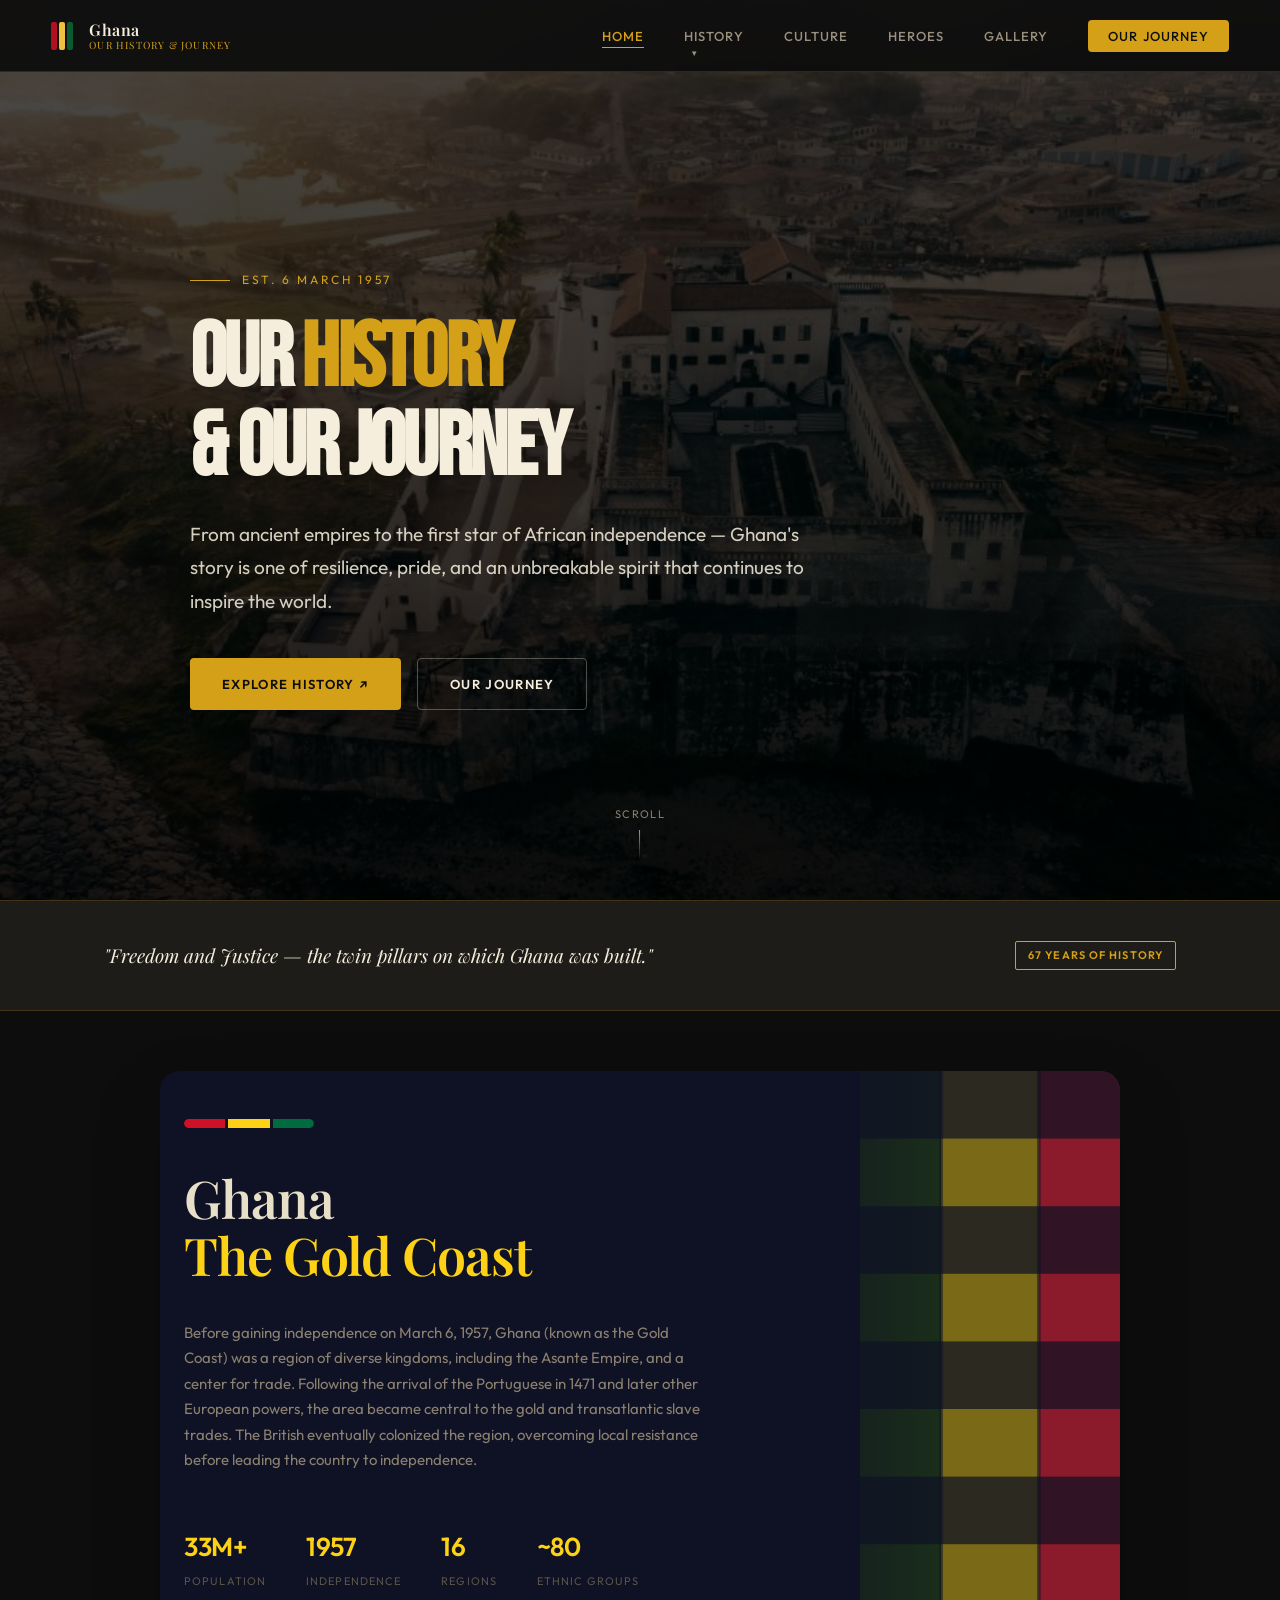
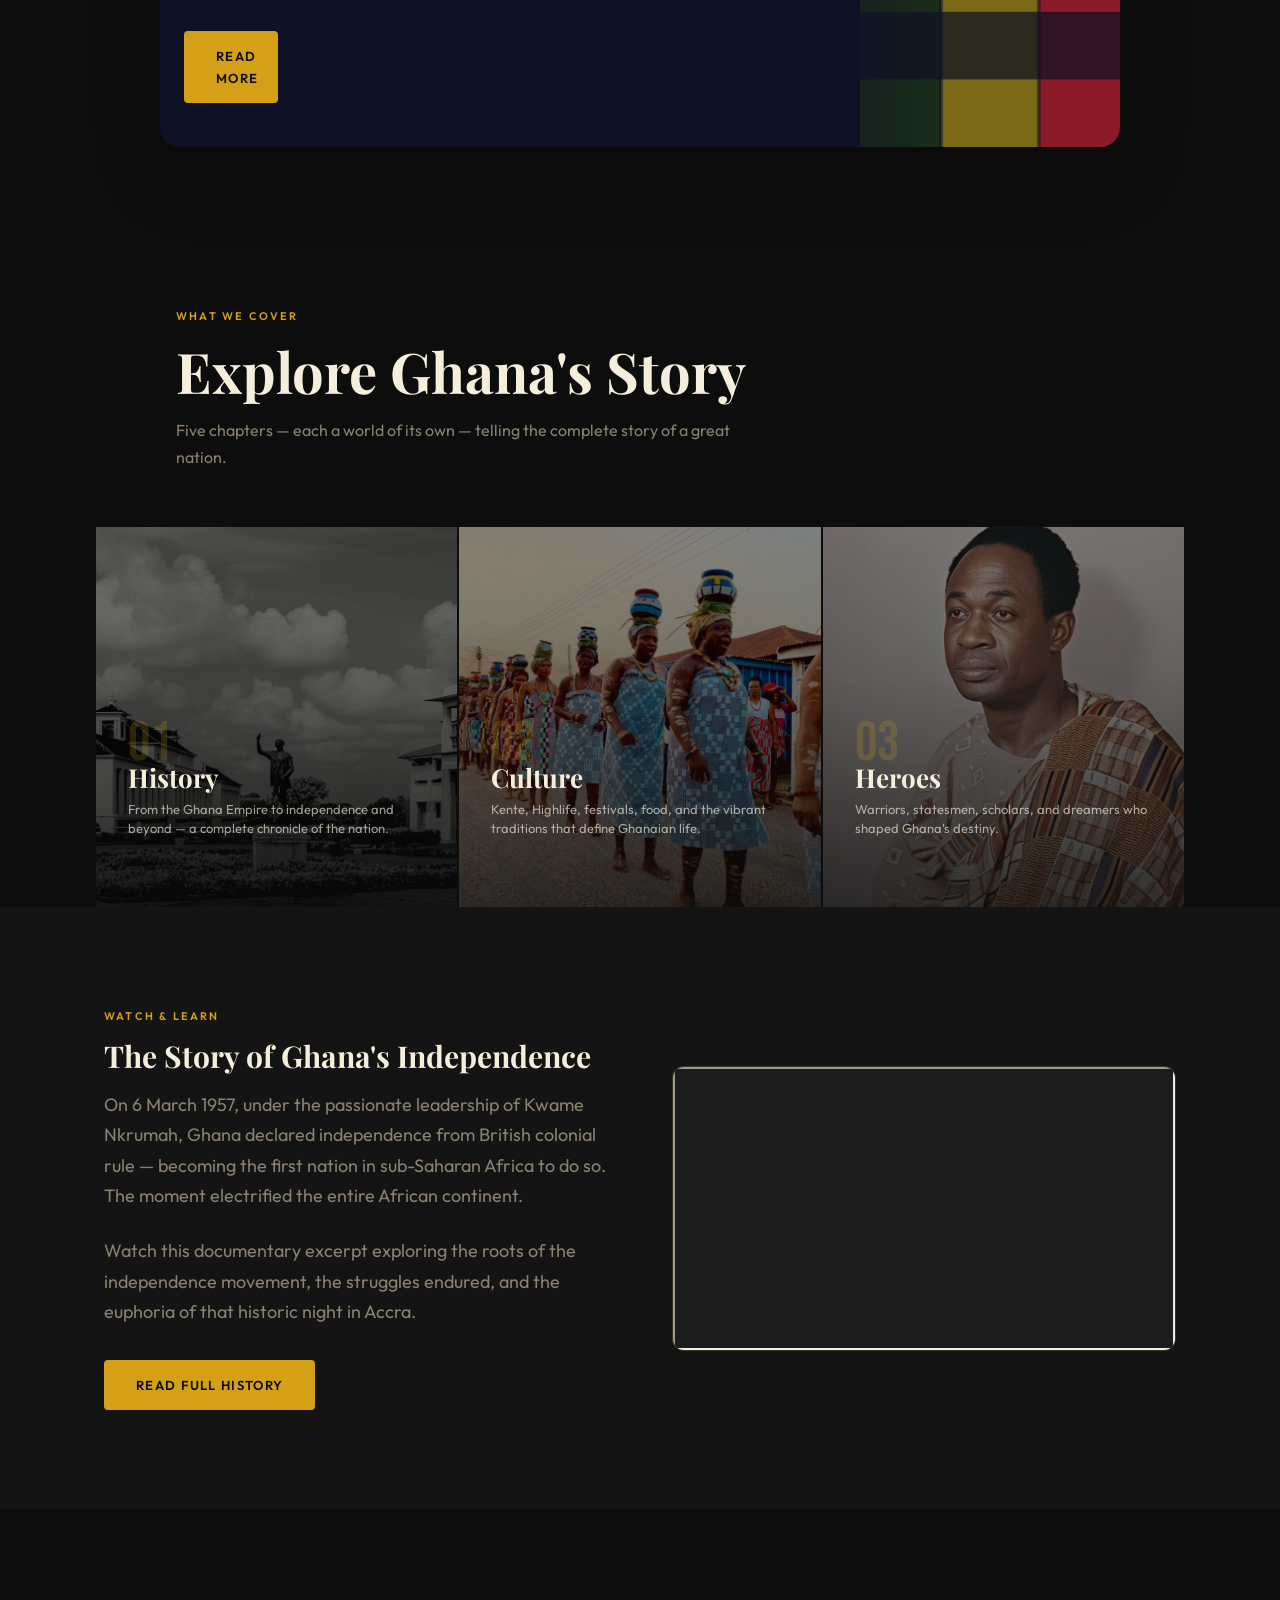
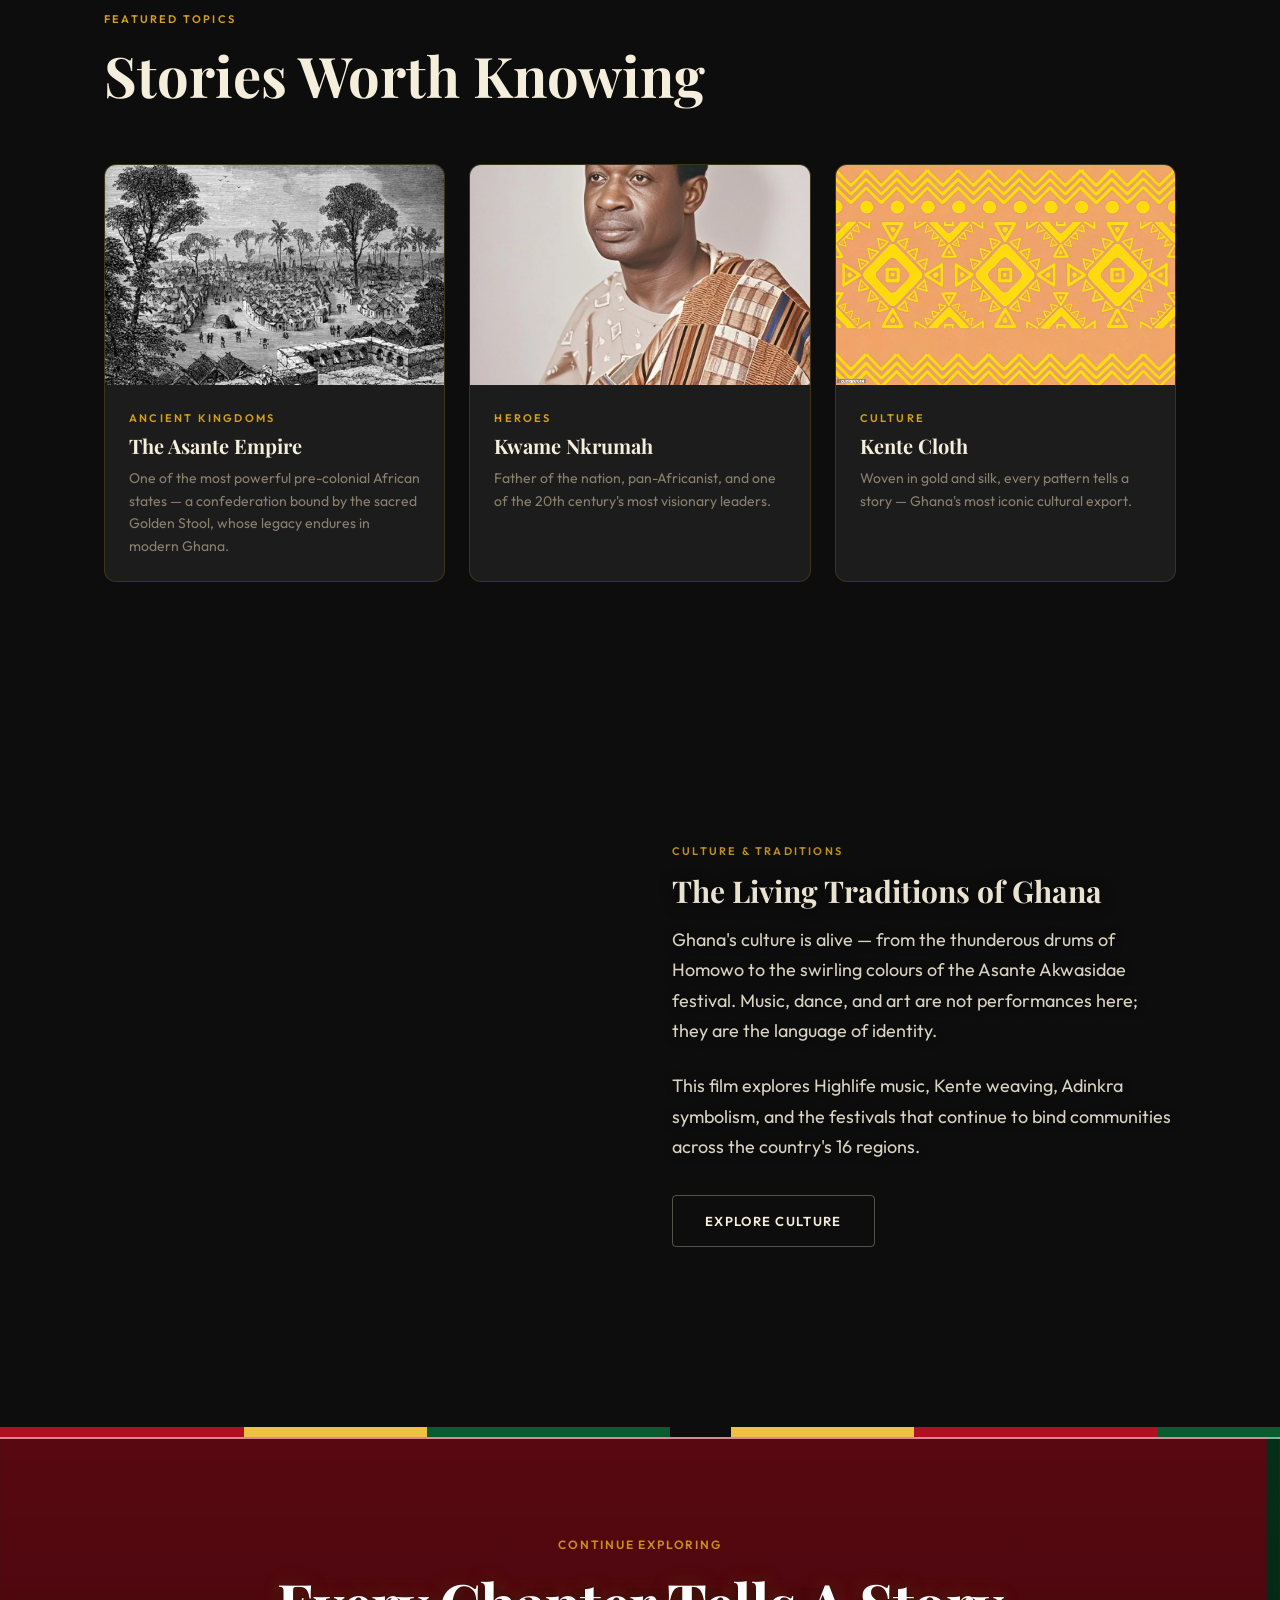
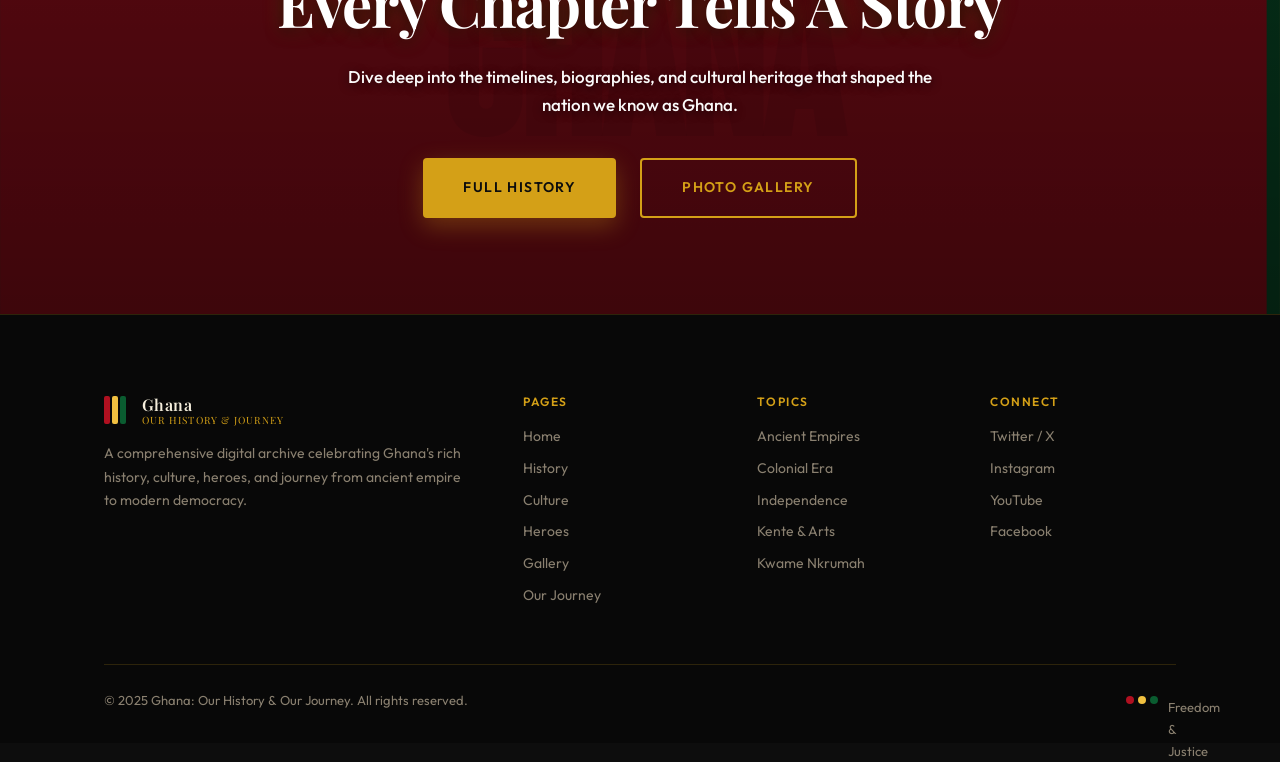
==== index.html @ 31a03773 "first commit" ====
<!DOCTYPE html>
<html lang="en">

<head>
  <meta charset="UTF-8" />
  <meta name="viewport" content="width=device-width,initial-scale=1.0" />
  <title>Ghana: Our History &amp; Our Journey</title>
  <link rel="stylesheet" href="style.css" />
  <style>
    /* ── Hero ── */
    .hero {
      min-height: 100vh;
      display: flex;
      align-items: center;
      position: relative;
      overflow: hidden;
      padding-top: var(--nav-h);
    }

    .hero-bg {
      position: absolute;
      inset: 0;
      background-image: url('/imgaes/33f808e2-e59d-4826-84d8-d6d782deead0_istockphoto-1413476770-1024x1024.jpg');
      background-size: cover;
      background-position: center 30%;
    }

    .hero-bg::after {
      content: '';
      position: absolute;
      inset: 0;
      background: linear-gradient(180deg,
          rgba(0, 0, 0, 0.7) 0%,
          rgba(0, 0, 0, 0.75) 35%,
          rgba(0, 0, 0, 0.88) 100%),
        radial-gradient(circle at 20% 25%, rgba(212, 160, 23, 0.22), transparent 18%);
      pointer-events: none;
    }

    .hero>.container {
      padding-left: 190px;
      padding-right: 0;
      max-width: none;
      width: 100%;
    }

    .hero-content {
      position: relative;
      z-index: 1;
      max-width: 900px;
      margin: 0;
      padding-left: 0;
      text-align: left;
    }

    .hero-eyebrow {
      display: inline-flex;
      align-items: center;
      gap: 12px;
      margin-bottom: 1.5rem;
    }

    .hero-eyebrow .line {
      height: 1px;
      width: 40px;
      background: var(--gold);
    }

    .hero-eyebrow span {
      font-size: 12px;
      letter-spacing: 0.22em;
      text-transform: uppercase;
      color: var(--gold);
    }

    .hero h1 {
      font-family: var(--ff-head);
      font-size: clamp(52px, 7vw, 96px);
      line-height: 1.0;
      margin-bottom: 1.5rem;
      letter-spacing: -0.03em;
      text-transform: uppercase;
    }

    .hero h1 em {
      font-style: normal;
      color: var(--gold);
    }

    .hero p.lead {
      font-family: var(--ff-body);
      font-size: 19px;
      color: rgba(245, 238, 220, 0.86);
      line-height: 1.75;
      max-width: 620px;
      margin: 0 0 2.5rem;
    }

    .hero-btns {
      display: flex;
      justify-content: flex-start;
      gap: 1rem;
      flex-wrap: wrap;
    }

    .page-shell {
      display: grid;
      grid-template-columns: 1fr;
      gap: 2rem;
      align-items: start;
    }

    .overview-card {
      display: grid;
      grid-template-columns: 1fr 260px;
      gap: 0;
      background: #0f1124;
      border: none;
      border-radius: 20px;
      padding: 0;
      overflow: hidden;
      box-shadow: 0 30px 70px rgba(0, 0, 0, 0.18);
      backdrop-filter: none;
    }

    .section-sm>.container {
      width: 85%;
      max-width: none;
      margin: 0 auto;
    }

    .overview-content {
      display: flex;
      flex-direction: column;
      gap: 1rem;
      padding: 3rem 3rem 2.75rem 1.5rem;
    }

    .card-eyebrow {
      display: flex;
      width: 130px;
      height: 9px;
      border-radius: 99px;
      overflow: hidden;
      margin-bottom: 1.6rem;
      gap: 3px;
    }

    .card-eyebrow .line {
      display: none;
    }

    .card-eyebrow span {
      display: none;
    }

    .flag {
      display: flex;
      width: 130px;
      height: 9px;
      border-radius: 99px;
      overflow: hidden;
      margin-bottom: 1.6rem;
      gap: 3px;
    }

    .flag span:nth-child(1) {
      flex: 1;
      background: #ce1126;
      border-radius: 99px 0 0 99px;
    }

    .flag span:nth-child(2) {
      flex: 1;
      background: #fcd116;
    }

    .flag span:nth-child(3) {
      flex: 1;
      background: #006b3f;
      border-radius: 0 99px 99px 0;
    }

    .card-title {
      font-size: 30px;
      font-weight: 600;
      line-height: 1.1;
      margin-bottom: 1.25rem;
      letter-spacing: -1px;
      color: #e8dfc8;
      max-width: 550px;
    }

    h1 {
      font-size: 52px;
      font-weight: 600;
      line-height: 1.1;
      margin-bottom: 1.25rem;
      letter-spacing: -1px;
    }

    h1 .white {
      color: #e8dfc8;
      display: block;
    }

    h1 .gold {
      color: #fcd116;
      display: block;
    }

    .desc {
      font-size: 15px;
      color: #8a8070;
      line-height: 1.7;
      max-width: 520px;
      margin-bottom: 2.25rem;
    }

    .stats-grid {
      display: flex;
      gap: 2.5rem;
      flex-wrap: wrap;
    }

    .stats-grid .stat-item {
      background: transparent;
      border: none;
      border-radius: 0;
      padding: 0;
    }

    .stats-grid .stat-item .val {
      font-size: 22px;
      font-weight: 600;
      color: #fcd116;
      letter-spacing: -0.5px;
      margin-bottom: 0.25rem;
    }

    .stats-grid .stat-item .lbl {
      font-size: 11px;
      color: #5a5448;
      text-transform: uppercase;
      letter-spacing: 0.1em;
      margin-top: 3px;
    }

    .stats {
      display: flex;
      gap: 2.5rem;
      flex-wrap: wrap;
    }

    .stat .val {
      font-size: 26px;
      font-weight: 600;
      color: #fcd116;
      letter-spacing: -0.5px;
    }

    .stat .lbl {
      font-size: 11px;
      color: #5a5448;
      text-transform: uppercase;
      letter-spacing: 0.1em;
      margin-top: 3px;
    }

    .kente-panel {
      position: relative;
      overflow: hidden;
      background: #0f1124;
      border: none;
      box-shadow: none;
    }

    .kente {
      position: relative;
      overflow: hidden;
    }

    .kente svg {
      width: 100%;
      height: 100%;
      display: block;
    }

    .focus-section {
      background: rgba(255, 255, 255, 0.04);
      border: 1px solid rgba(255, 255, 255, 0.08);
      border-radius: 24px;
      padding: 2rem;
      display: grid;
      gap: 1.5rem;
    }

    .focus-section h3 {
      font-size: clamp(28px, 3vw, 36px);
      margin: 0;
      color: #fff;
    }

    .focus-section p {
      color: rgba(245, 238, 220, 0.84);
      line-height: 1.8;
      margin: 0;
    }

    .focus-grid {
      display: grid;
      grid-template-columns: repeat(2, minmax(0, 1fr));
      gap: 1rem;
    }

    .focus-box {
      background: rgba(255, 255, 255, 0.05);
      border: 1px solid rgba(255, 255, 255, 0.08);
      border-radius: 18px;
      padding: 1.1rem;
    }

    .focus-box strong {
      display: block;
      font-size: 1.2rem;
      color: var(--gold);
      margin-bottom: 0.5rem;
    }

    .focus-box span {
      font-size: 0.88rem;
      color: rgba(245, 238, 220, 0.78);
      letter-spacing: 0.06em;
      text-transform: uppercase;
    }

    @media (max-width: 1100px) {

      .page-shell,
      .overview-card {
        grid-template-columns: 1fr;
      }

      .kente {
        min-height: 220px;
      }

      .stats {
        grid-template-columns: repeat(2, minmax(0, 1fr));
      }
    }

    @media (max-width: 900px) {

      .page-shell,
      .overview-card {
        grid-template-columns: 1fr;
      }

      .kente {
        min-height: 260px;
      }

      .focus-grid {
        grid-template-columns: 1fr;
      }
    }

    @media (max-width: 580px) {
      .stats {
        grid-template-columns: 1fr;
      }

      .kente {
        height: 60px;
      }

      .overview-content {
        padding: 2rem 1.5rem;
      }

      h1 {
        font-size: 36px;
      }
    }

    /* Scroll indicator */
    .scroll-hint {
      position: absolute;
      bottom: 2.5rem;
      left: 50%;
      transform: translateX(-50%);
      z-index: 2;
      display: flex;
      flex-direction: column;
      align-items: center;
      gap: 6px;
      color: var(--muted);
      font-size: 11px;
      letter-spacing: 0.12em;
      text-transform: uppercase;
      animation: bounce 2s infinite;
    }

    @keyframes bounce {

      0%,
      100% {
        transform: translateX(-50%) translateY(0);
      }

      50% {
        transform: translateX(-50%) translateY(8px);
      }
    }

    .scroll-hint .arrow {
      width: 1px;
      height: 30px;
      background: linear-gradient(to bottom, var(--gold), transparent);
    }

    /* ── Intro strip ── */
    .intro-strip {
      background: var(--surface);
      border-top: 0.5px solid var(--border);
      border-bottom: 0.5px solid var(--border);
      padding: 2.5rem 0;
    }

    .intro-strip .container {
      display: flex;
      align-items: center;
      gap: 2rem;
      flex-wrap: wrap;
      justify-content: space-between;
    }

    .intro-strip p {
      font-family: var(--ff-display);
      font-size: 19px;
      font-style: italic;
      color: var(--cream);
      max-width: 700px;
      line-height: 1.5;
    }

    .intro-strip .badge {
      white-space: nowrap;
    }

    /* ── Explore sections ── */
    .explore-grid {
      display: grid;
      grid-template-columns: repeat(3, 1fr);
      gap: 2px;
      width: 85%;
      margin: 0 auto;
    }

    .explore-item {
      position: relative;
      overflow: hidden;
      cursor: pointer;
      height: 380px;
    }

    .explore-item img {
      width: 100%;
      height: 100%;
      object-fit: cover;
      transition: transform 0.6s ease;
    }

    .explore-item:hover img {
      transform: scale(1.08);
    }

    .explore-item .mask {
      position: absolute;
      inset: 0;
      background: linear-gradient(to top, rgba(13, 13, 13, 0.7) 0%, rgba(13, 13, 13, 0.2) 60%, transparent 100%);
      display: flex;
      flex-direction: column;
      justify-content: flex-end;
      padding: 2rem;
      transition: background 0.3s;
      z-index: 2;
    }

    .explore-item::before {
      content: '';
      position: absolute;
      inset: 0;
      background: rgba(0, 0, 0, 0.45);
      z-index: 1;
    }

    .explore-item:hover .mask {
      background: linear-gradient(to top, rgba(13, 13, 13, 0.97) 0%, rgba(13, 13, 13, 0.4) 60%, rgba(13, 13, 13, 0.1) 100%);
    }

    .explore-item .num {
      font-family: var(--ff-head);
      font-size: 56px;
      color: rgba(212, 160, 23, 0.2);
      line-height: 1;
      margin-bottom: -10px;
    }

    .explore-item h3 {
      font-size: 26px;
      margin-bottom: 0.4rem;
    }

    .explore-item p {
      font-size: 13px;
      color: rgba(245, 238, 220, 0.65);
      line-height: 1.5;
      margin-bottom: 1rem;
    }

    .explore-item .arrow-link {
      font-size: 12px;
      font-weight: 600;
      letter-spacing: 0.1em;
      text-transform: uppercase;
      color: var(--gold);
      display: flex;
      align-items: center;
      gap: 6px;
      opacity: 0;
      transform: translateY(8px);
      transition: all 0.3s;
    }

    .explore-item:hover .arrow-link {
      opacity: 1;
      transform: translateY(0);
    }

    /* ── Featured video ── */
    .video-section {
      background: var(--dark2);
    }

    .video-layout {
      display: grid;
      grid-template-columns: 1fr 1fr;
      gap: 4rem;
      align-items: center;
    }

    .video-layout h2 {
      font-size: 30px;
      margin-bottom: 1rem;
      max-width: 600px;
      line-height: 1.2;
    }

    .video-layout p {
      color: var(--muted);
      line-height: 1.7;
      margin-bottom: 1.5rem;
      font-size: 18px;
    }

    /* ── Latest highlights ── */
    .highlight-row {
      display: grid;
      grid-template-columns: repeat(3, 1fr);
      gap: 1.5rem;
      align-items: stretch;
    }

    .highlight-main {
      grid-row: span 1;
    }

    .highlight-main .card-img {
      height: 220px;
    }

    .highlight-row .card {
      display: flex;
      flex-direction: column;
      min-height: 100%;
    }

    .highlight-row .card-body {
      flex: 1;
    }

    .highlight-row .card-img {
      height: 220px;
    }

    /* ── CTA banner ── */
    @keyframes wavingFlag {
      0% {
        background-position: 0% 0%, 100% 0%, 0% 0%;
      }
      25% {
        background-position: -20% 30%, 80% 30%, 20% 30%;
      }
      50% {
        background-position: -40% 0%, 60% 0%, -40% 0%;
      }
      75% {
        background-position: -20% -30%, 40% -30%, -20% -30%;
      }
      100% {
        background-position: 0% 0%, 100% 0%, 0% 0%;
      }
    }

    .cta-banner {
      background: 
        linear-gradient(90deg, var(--red) 0%, var(--red) 33%, transparent 33%, transparent 100%),
        linear-gradient(90deg, var(--gold2) 33%, var(--gold2) 66%, transparent 66%, transparent 100%),
        linear-gradient(90deg, var(--green) 66%, var(--green) 100%);
      background-size: 300% 300%, 300% 300%, 300% 300%;
      background-position: 0% 0%, 100% 0%, 0% 0%;
      padding: 6rem 0;
      text-align: center;
      position: relative;
      overflow: hidden;
      border-top: 2px solid rgba(255, 255, 255, 0.5);
      animation: wavingFlag 4s ease-in-out infinite;
    }

    .cta-banner::before {
      content: 'GHANA';
      position: absolute;
      top: 50%;
      left: 50%;
      transform: translate(-50%, -50%);
      font-family: var(--ff-head);
      font-size: 200px;
      white-space: nowrap;
      pointer-events: none;
      letter-spacing: -2px;
      font-weight: bold;
      color: rgba(0, 0, 0, 0.08);
    }

    .cta-banner::after {
      content: '';
      position: absolute;
      inset: 0;
      background: linear-gradient(to bottom, rgba(0, 0, 0, 0.5), rgba(0, 0, 0, 0.65));
      pointer-events: none;
      z-index: 1;
    }

    .cta-banner h2 {
      font-size: clamp(32px, 5vw, 60px);
      margin-bottom: 1.5rem;
      position: relative;
      z-index: 2;
      font-weight: 700;
      letter-spacing: -1px;
      color: #fff;
      text-shadow: 0 3px 15px rgba(0, 0, 0, 0.7), 0 0 20px rgba(212, 160, 23, 0.3);
    }

    .cta-banner p {
      font-size: 17px;
      color: rgba(255, 255, 255, 0.98);
      max-width: 600px;
      margin: 0 auto 2.5rem;
      position: relative;
      z-index: 2;
      line-height: 1.6;
      text-shadow: 0 2px 10px rgba(0, 0, 0, 0.6);
      font-weight: 500;
    }

    @media (max-width: 768px) {
      .explore-grid {
        grid-template-columns: 1fr;
      }

      .video-layout {
        grid-template-columns: 1fr;
      }

      .highlight-row {
        grid-template-columns: 1fr;
      }

      .highlight-main {
        grid-row: span 1;
      }
    }
  </style>
</head>

<body>

  <!-- NAV -->
  <nav>
    <a href="index.html" class="nav-logo">
      <div class="flag-bar"><span></span><span></span><span></span></div>
      <div class="logo-text">Ghana<span>Our History &amp; Journey</span></div>
    </a>
    <ul class="nav-links">
      <li><a href="index.html">Home</a></li>
      <li class="nav-dropdown">
        <a href="history.html">History</a>
        <div class="dropdown-menu">
          <a href="timeline.html">Timeline</a>
          <a href="independence.html">Independence</a>
          <a href="regions.html">Regions</a>
        </div>
      </li>
      <li><a href="culture.html">Culture</a></li>
      <li><a href="heroes.html">Heroes</a></li>
      <li><a href="gallery.html">Gallery</a></li>
      <li><a href="journey.html" class="nav-cta">Our Journey</a></li>
    </ul>
    <div class="hamburger" id="hamburger"><span></span><span></span><span></span></div>
  </nav>
  <div class="mobile-menu" id="mobile-menu">
    <a href="index.html">Home</a>
    <div class="mobile-dropdown">
      <a href="history.html" class="mobile-dropdown-toggle">History</a>
      <div class="mobile-dropdown-menu">
        <a href="timeline.html">Timeline</a>
        <a href="independence.html">Independence</a>
        <a href="regions.html">Regions</a>
      </div>
    </div>
    <a href="culture.html">Culture</a>
    <a href="heroes.html">Heroes</a>
    <a href="gallery.html">Gallery</a>
    <a href="journey.html">Our Journey</a>
  </div>

  <!-- HERO -->
  <section class="hero">
    <div class="hero-bg"></div>
    <div class="container">
      <div class="hero-content">
        <div class="hero-eyebrow fade-in delay-1">
          <div class="line"></div>
          <span>Est. 6 March 1957</span>
        </div>
        <h1 class="fade-up delay-2">Our <em>History</em><br>&amp; Our Journey</h1>
        <p class="lead fade-up delay-3">From ancient empires to the first star of African independence — Ghana's story
          is one of resilience, pride, and an unbreakable spirit that continues to inspire the world.</p>
        <div class="hero-btns fade-up delay-4">
          <a href="history.html" class="btn btn-gold">Explore History ↗</a>
          <a href="journey.html" class="btn btn-outline">Our Journey</a>
        </div>
      </div>
    </div>
    <div class="scroll-hint">
      <span>Scroll</span>
      <div class="arrow"></div>
    </div>
  </section>

  <!-- INTRO STRIP -->
  <div class="intro-strip">
    <div class="container">
      <p>"Freedom and Justice — the twin pillars on which Ghana was built."</p>
      <div class="badge">67 years of history</div>
    </div>
  </div>

  <!-- SECOND SECTION -->
  <section class="section-sm">
    <div class="container">
      <div class="page-shell" data-reveal>
        <div class="overview-card">
          <div class="overview-content">
            <div class="flag">
              <span></span><span></span><span></span>
            </div>
            <h1>
              <span class="white">Ghana</span>
              <span class="gold">The Gold Coast</span>
            </h1>
            <p class="desc">
              Before gaining independence on March 6, 1957, Ghana (known as the Gold Coast) was a region of diverse
              kingdoms, including the Asante Empire, and a center for trade. Following the arrival of the Portuguese in
              1471 and later other European powers, the area became central to the gold and transatlantic slave trades.
              The British eventually colonized the region, overcoming local resistance before leading the country to
              independence.
            </p>
            <div class="stats">
              <div class="stat">
                <div class="val">33M+</div>
                <div class="lbl">Population</div>
              </div>
              <div class="stat">
                <div class="val">1957</div>
                <div class="lbl">Independence</div>
              </div>
              <div class="stat">
                <div class="val">16</div>
                <div class="lbl">Regions</div>
              </div>
              <div class="stat">
                <div class="val">~80</div>
                <div class="lbl">Ethnic Groups</div>
              </div>
            </div>
            <a href="history.html" class="btn btn-gold" style="margin-top: 1.5rem; width: 15%;">Read More</a>
          </div>
          <div class="kente">
            <svg viewBox="0 0 260 360" xmlns="http://www.w3.org/2000/svg" preserveAspectRatio="xMidYMid slice"
              width="260" height="100%">
              <rect x="0" y="0" width="52" height="360" fill="#8b1a2a" />
              <rect x="52" y="0" width="52" height="360" fill="#1a2e1a" />
              <rect x="104" y="0" width="52" height="360" fill="#7a6a18" />
              <rect x="156" y="0" width="52" height="360" fill="#8b1a2a" />
              <rect x="208" y="0" width="52" height="360" fill="#1a2e1a" />
              <rect x="0" y="0" width="260" height="36" fill="#0f1124" opacity="0.72" />
              <rect x="0" y="72" width="260" height="36" fill="#0f1124" opacity="0.72" />
              <rect x="0" y="144" width="260" height="36" fill="#0f1124" opacity="0.72" />
              <rect x="0" y="216" width="260" height="36" fill="#0f1124" opacity="0.72" />
              <rect x="0" y="288" width="260" height="36" fill="#0f1124" opacity="0.72" />
              <rect x="51" y="0" width="2" height="360" fill="#0f1124" opacity="0.5" />
              <rect x="103" y="0" width="2" height="360" fill="#0f1124" opacity="0.5" />
              <rect x="155" y="0" width="2" height="360" fill="#0f1124" opacity="0.5" />
              <rect x="207" y="0" width="2" height="360" fill="#0f1124" opacity="0.5" />
              <defs>
                <linearGradient id="fade" x1="0" y1="0" x2="1" y2="0">
                  <stop offset="0%" stop-color="#0f1124" stop-opacity="1" />
                  <stop offset="40%" stop-color="#0f1124" stop-opacity="0" />
                </linearGradient>
              </defs>
              <rect x="0" y="0" width="260" height="360" fill="url(#fade)" />
            </svg>
          </div>
        </div>
      </div>
    </div>
  </section>

  <!-- EXPLORE SECTIONS -->
  <section style="padding-top: 100px;">
    <div class="container" style="margin-bottom:1.5rem; margin-left: 7rem; margin-right: auto; text-align: left;">
      <div class="section-title" data-reveal style="text-align: left; display: flex; flex-direction: column; align-items: flex-start;">
        <span class="overline">What we cover</span>
        <h2>Explore Ghana's Story</h2>
        <p>Five chapters — each a world of its own — telling the complete story of a great nation.</p>
      </div>
    </div>
    <div class="explore-grid">
      <a href="history.html" class="explore-item">
        <img src="/imgaes/history.jpg"
          alt="Elmina Castle" />
        <div class="mask">
          <div class="num">01</div>
          <h3>History</h3>
          <p>From the Ghana Empire to independence and beyond — a complete chronicle of the nation.</p>
          <span class="arrow-link">Discover →</span>
        </div>
      </a>
      <a href="culture.html" class="explore-item">
        <img
          src="/imgaes/9147194.jpg"
          alt="Kente cloth" />
        <div class="mask">
          <div class="num">02</div>
          <h3>Culture</h3>
          <p>Kente, Highlife, festivals, food, and the vibrant traditions that define Ghanaian life.</p>
          <span class="arrow-link">Discover →</span>
        </div>
      </a>
      <a href="heroes.html" class="explore-item">
        <img
          src="/imgaes/AI Eraser_image.png"
          alt="Kwame Nkrumah" />
        <div class="mask">
          <div class="num">03</div>
          <h3>Heroes</h3>
          <p>Warriors, statesmen, scholars, and dreamers who shaped Ghana's destiny.</p>
          <span class="arrow-link">Discover →</span>
        </div>
      </a>
    </div>
  </section>

  <!-- FEATURED VIDEO -->
  <section class="section video-section">
    <div class="container">
      <div class="video-layout" data-reveal>
        <div>
          <span class="overline">Watch &amp; Learn</span>
          <h2>The Story of Ghana's Independence</h2>
          <p>On 6 March 1957, under the passionate leadership of Kwame Nkrumah, Ghana declared independence from British
            colonial rule — becoming the first nation in sub-Saharan Africa to do so. The moment electrified the entire
            African continent.</p>
          <p>Watch this documentary excerpt exploring the roots of the independence movement, the struggles endured, and
            the euphoria of that historic night in Accra.</p>
          <a href="independence.html" class="btn btn-gold" style="margin-top:0.5rem;">Read Full History</a>
        </div>
        <div class="video-wrapper">
          <iframe width="420" height="315" src="https://www.youtube.com/embed/wOEdJDdz690"></iframe>
        </div>
      </div>
    </div>
  </section>

  <!-- HIGHLIGHT CARDS -->
  <section class="section">
    <div class="container">
      <div class="section-title" data-reveal>
        <span class="overline">Featured Topics</span>
        <h2>Stories Worth Knowing</h2>
      </div>
      <div class="highlight-row">
        <a href="history.html#asante" class="card highlight-main" data-reveal>
          <div class="card-img"><img
              src="imgaes/empire.jpg"
              alt="Asante Kingdom" /></div>
          <div class="card-body">
            <span class="overline">Ancient Kingdoms</span>
            <h3>The Asante Empire</h3>
            <p>One of the most powerful pre-colonial African states — a confederation bound by the sacred Golden Stool,
              whose legacy endures in modern Ghana.</p>
          </div>
        </a>
        <a href="heroes.html#nkrumah" class="card" data-reveal>
          <div class="card-img"><img
              src="imgaes/AI Eraser_image.png"
              alt="Kwame Nkrumah" /></div>
          <div class="card-body">
            <span class="overline">Heroes</span>
            <h3>Kwame Nkrumah</h3>
            <p>Father of the nation, pan-Africanist, and one of the 20th century's most visionary leaders.</p>
          </div>
        </a>
        <a href="culture.html#kente" class="card" data-reveal>
          <div class="card-img"><img
              src="imgaes/african culture.png"
              alt="Kente cloth" /></div>
          <div class="card-body">
            <span class="overline">Culture</span>
            <h3>Kente Cloth</h3>
            <p>Woven in gold and silk, every pattern tells a story — Ghana's most iconic cultural export.</p>
          </div>
        </a>
      </div>
    </div>
  </section>

  <!-- SECOND VIDEO: Ghana Culture -->
  <section class="section" style="background: linear-gradient(rgba(0, 0, 0, 0.85), rgba(0, 0, 0, 0.85)), url('imgaes/african culture.png'); background-size: cover; background-position: center; background-attachment: fixed; padding-top: 160px; padding-bottom: 180px;">
    <div class="container">
      <div class="video-layout" style="direction: rtl;" data-reveal>
        <div style="direction:ltr;">
          <span class="overline" style="color: rgba(212, 160, 23, 0.9);">Culture &amp; Traditions</span>
          <h2 style="color: rgba(245, 238, 220, 0.95); text-shadow: 0 2px 14px rgba(0, 0, 0, 0.8);">The Living Traditions of Ghana</h2>
          <p style="color: rgba(245, 238, 220, 0.88); text-shadow: 0 1px 8px rgba(0, 0, 0, 0.7);">Ghana's culture is alive — from the thunderous drums of Homowo to the swirling colours of the Asante
            Akwasidae festival. Music, dance, and art are not performances here; they are the language of identity.</p>
          <p style="color: rgba(245, 238, 220, 0.88); text-shadow: 0 1px 8px rgba(0, 0, 0, 0.7);">This film explores Highlife music, Kente weaving, Adinkra symbolism, and the festivals that continue to
            bind communities across the country's 16 regions.</p>
          <a href="culture.html" class="btn btn-outline" style="margin-top:0.5rem;">Explore Culture</a>
        </div>
        <!-- 
        <div class="video-wrapper">
          <iframe width="420" height="315" src="https://www.youtube.com/embed/KpIxMSyfHUY"></iframe>
        </div>
        -->
      </div>
    </div>
  </section>

  <!-- KENTE BANNER -->
  <div style="height:10px; display:flex; overflow:hidden;">
    <div style="flex:4;background:var(--red);"></div>
    <div style="flex:3;background:var(--gold2);"></div>
    <div style="flex:4;background:var(--green);"></div>
    <div style="flex:1;background:#0d0d0d;"></div>
    <div style="flex:3;background:var(--gold2);"></div>
    <div style="flex:4;background:var(--red);"></div>
    <div style="flex:2;background:var(--green);"></div>
  </div>

  <!-- CTA BANNER -->
  <section class="cta-banner">
    <div class="container" style="position: relative; z-index: 2;">
      <span class="overline" style="color: rgba(212, 160, 23, 0.9); font-size: 12px; letter-spacing: 0.15em;">Continue Exploring</span>
      <h2 style="color: #fff; text-transform: capitalize;">Every Chapter Tells a Story</h2>
      <p>Dive deep into the timelines, biographies, and cultural heritage that shaped the nation we know as Ghana.</p>
      <div style="display:flex; gap:1.5rem; justify-content:center; flex-wrap:wrap; margin-top: 2.5rem;">
        <a href="history.html" class="btn btn-gold" style="padding: 16px 40px; font-size: 14px; box-shadow: 0 8px 24px rgba(212, 160, 23, 0.3); transition: all 0.3s;">Full History</a>
        <a href="gallery.html" class="btn btn-outline" style="padding: 16px 40px; font-size: 14px; border: 2px solid var(--gold); color: var(--gold); transition: all 0.3s;">Photo Gallery</a>
      </div>
    </div>
  </section>

  <!-- FOOTER -->
  <footer>
    <div class="container">
      <div class="footer-grid">
        <div class="footer-brand">
          <div class="nav-logo">
            <div class="flag-bar"><span></span><span></span><span></span></div>
            <div class="logo-text">Ghana<span>Our History &amp; Journey</span></div>
          </div>
          <p>A comprehensive digital archive celebrating Ghana's rich history, culture, heroes, and journey from ancient
            empire to modern democracy.</p>
        </div>
        <div class="footer-col">
          <h4>Pages</h4>
          <a href="index.html">Home</a>
          <a href="history.html">History</a>
          <a href="culture.html">Culture</a>
          <a href="heroes.html">Heroes</a>
          <a href="gallery.html">Gallery</a>
          <a href="journey.html">Our Journey</a>
        </div>
        <div class="footer-col">
          <h4>Topics</h4>
          <a href="history.html#empires">Ancient Empires</a>
          <a href="history.html#colonial">Colonial Era</a>
          <a href="history.html#independence">Independence</a>
          <a href="culture.html#kente">Kente &amp; Arts</a>
          <a href="heroes.html#nkrumah">Kwame Nkrumah</a>
        </div>
        <div class="footer-col">
          <h4>Connect</h4>
          <a href="#">Twitter / X</a>
          <a href="#">Instagram</a>
          <a href="#">YouTube</a>
          <a href="#">Facebook</a>
        </div>
      </div>
      <div class="footer-bottom">
        <span>© 2025 Ghana: Our History &amp; Our Journey. All rights reserved.</span>
        <div class="tricolour">
          <span style="background:var(--red);"></span>
          <span style="background:var(--gold2);"></span>
          <span style="background:var(--green);"></span>
          <span style="margin-left:6px; color:var(--muted);">Freedom &amp; Justice</span>
        </div>
      </div>
    </div>
  </footer>

  <script src="main.js"></script>
</body>

</html>
---- style.css ----
@import url('https://fonts.googleapis.com/css2?family=Playfair+Display:ital,wght@0,400;0,600;0,800;1,400;1,600&family=Outfit:wght@300;400;500;600&family=Bebas+Neue&display=swap');

/* ── Reset & Base ── */
*, *::before, *::after { box-sizing: border-box; margin: 0; padding: 0; }

:root {
  --gold:    #d4a017;
  --gold2:   #f0c040;
  --red:     #b01020;
  --green:   #0a5c30;
  --dark:    #0d0d0d;
  --dark2:   #141414;
  --dark3:   #1c1c1c;
  --surface: #1e1c18;
  --cream:   #f5eedc;
  --muted:   #8a8070;
  --border:  rgba(212,160,23,0.18);
  --ff-display: 'Playfair Display', serif;
  --ff-head:    'Bebas Neue', sans-serif;
  --ff-body:    'Outfit', sans-serif;
  --nav-h: 72px;
}

html { scroll-behavior: smooth; }

body {
  background: var(--dark);
  color: var(--cream);
  font-family: var(--ff-body);
  font-size: 16px;
  line-height: 1.7;
  overflow-x: hidden;
}

a { color: inherit; text-decoration: none; }
img { max-width: 100%; display: block; }
h1,h2,h3,h4 { font-family: var(--ff-display); font-weight: 700; line-height: 1.2; }

/* ── Scrollbar ── */
::-webkit-scrollbar { width: 6px; }
::-webkit-scrollbar-track { background: var(--dark2); }
::-webkit-scrollbar-thumb { background: var(--gold); border-radius: 3px; }

/* ══════════════════════════
   NAVIGATION
══════════════════════════ */
nav {
  position: fixed; top: 0; left: 0; right: 0; z-index: 1000;
  height: var(--nav-h);
  display: flex; align-items: center; justify-content: space-between;
  padding: 0 4%;
  background: rgba(13,13,13,0.92);
  backdrop-filter: blur(16px);
  border-bottom: 0.5px solid var(--border);
  transition: background 0.3s;
}

.nav-logo {
  display: flex; align-items: center; gap: 10px;
}
.nav-logo .flag-bar {
  display: flex; gap: 2px;
  width: 28px;
}
.nav-logo .flag-bar span {
  display: block; width: 6px; height: 28px; border-radius: 2px;
}
.nav-logo .flag-bar span:nth-child(1) { background: var(--red); }
.nav-logo .flag-bar span:nth-child(2) { background: var(--gold2); }
.nav-logo .flag-bar span:nth-child(3) { background: var(--green); }
.nav-logo .logo-text {
  font-family: var(--ff-display); font-size: 16px; font-weight: 600;
  color: var(--cream); letter-spacing: 0.03em; line-height: 1.2;
}
.nav-logo .logo-text span { display: block; font-size: 10px; font-weight: 300; color: var(--gold); letter-spacing: 0.12em; text-transform: uppercase; }

.nav-links {
  display: flex; align-items: center; gap: 2.5rem;
  list-style: none;
}
.nav-links a {
  font-size: 13px; font-weight: 500; letter-spacing: 0.08em;
  text-transform: uppercase; color: #9a9080;
  transition: color 0.2s;
  position: relative;
}
.nav-links a::after {
  content: ''; position: absolute; bottom: -4px; left: 0;
  width: 0; height: 1px; background: var(--gold);
  transition: width 0.3s;
}
.nav-links a:hover,
.nav-links a.active { color: var(--gold); }
.nav-links a:hover::after,
.nav-links a.active::after { width: 100%; }

.nav-cta {
  background: var(--gold); color: var(--dark) !important;
  padding: 8px 20px; border-radius: 4px;
  font-weight: 600; letter-spacing: 0.06em;
  transition: background 0.2s, transform 0.15s !important;
}
.nav-cta:hover { background: var(--gold2) !important; transform: translateY(-1px); }
.nav-cta::after { display: none !important; }

/* ── Dropdown Menu ── */
.nav-dropdown {
  position: relative;
}
.nav-dropdown > a::after {
  content: '▼';
  font-size: 8px;
  margin-left: 6px;
  vertical-align: -1px;
  transition: transform 0.2s ease;
}
.nav-dropdown:hover > a::after {
  transform: rotate(180deg);
}
.dropdown-menu {
  display: none; position: absolute; top: calc(100% + 8px); left: 0;
  background: rgba(20,20,20,0.98); backdrop-filter: blur(20px);
  border: 1px solid var(--border);
  border-radius: 6px;
  min-width: 160px; padding: 0.5rem 0;
  flex-direction: column; z-index: 1001;
}
.dropdown-menu::before {
  content: ''; position: absolute; top: -12px; left: 0; right: 0;
  height: 12px; background: transparent;
}
.nav-dropdown:hover .dropdown-menu {
  display: flex;
}
.dropdown-menu a {
  padding: 10px 16px; font-size: 12px; font-weight: 400;
  text-transform: uppercase; letter-spacing: 0.06em;
  color: #9a9080; transition: all 0.2s;
  position: relative;
  display: block;
  white-space: nowrap;
}
.dropdown-menu a:hover { color: var(--gold); background: rgba(212,160,23,0.08); }
.dropdown-menu a::after { display: none !important; }

.hamburger {
  display: none; flex-direction: column; gap: 5px;
  cursor: pointer; padding: 4px;
}
.hamburger span { display: block; width: 24px; height: 2px; background: var(--cream); border-radius: 2px; transition: all 0.3s; }

.mobile-menu {
  display: none; position: fixed; top: var(--nav-h); left: 0; right: 0;
  background: rgba(13,13,13,0.98); backdrop-filter: blur(20px);
  padding: 2rem; z-index: 999;
  border-bottom: 1px solid var(--border);
  flex-direction: column; gap: 1.5rem;
}
.mobile-menu.open { display: flex; }
.mobile-menu a {
  font-size: 15px; font-weight: 500; letter-spacing: 0.06em;
  text-transform: uppercase; color: #9a9080;
  padding: 0.5rem 0; border-bottom: 0.5px solid var(--border);
  transition: color 0.2s;
}
.mobile-menu a:hover { color: var(--gold); }

/* ── Mobile Dropdown ── */
.mobile-dropdown {
  display: flex; flex-direction: column; gap: 0;
}
.mobile-dropdown-toggle {
  display: flex; justify-content: space-between; align-items: center;
}
.mobile-dropdown-toggle::after {
  content: '▼'; font-size: 10px; color: var(--gold);
  transition: transform 0.3s;
}
.mobile-dropdown-menu {
  display: none; flex-direction: column; gap: 0;
  background: rgba(212,160,23,0.08); border-left: 2px solid var(--gold);
  margin: 0.5rem 0 0 0; padding: 0.5rem 0 0 1rem;
}
.mobile-dropdown.open .mobile-dropdown-menu {
  display: flex;
}
.mobile-dropdown.open .mobile-dropdown-toggle::after {
  transform: rotate(180deg);
}
.mobile-dropdown-menu a {
  padding: 0.75rem 0; font-size: 13px; border: none;
}

/* ══════════════════════════
   UTILITY CLASSES
══════════════════════════ */
.container { max-width: 1200px; margin: 0 auto; padding: 0 5%; }
.section { padding: 100px 0; }
.section-sm { padding: 60px 0; }

.kente-rule {
  height: 6px; border-radius: 3px; overflow: hidden;
  display: flex; margin: 0 0 3rem;
}
.kente-rule span:nth-child(1) { flex: 3; background: var(--red); }
.kente-rule span:nth-child(2) { flex: 2; background: var(--gold2); }
.kente-rule span:nth-child(3) { flex: 3; background: var(--green); }
.kente-rule span:nth-child(4) { flex: 1; background: var(--dark3); }
.kente-rule span:nth-child(5) { flex: 2; background: var(--gold2); }

.overline {
  font-size: 11px; font-weight: 600; letter-spacing: 0.2em;
  text-transform: uppercase; color: var(--gold);
  display: block; margin-bottom: 0.75rem;
}

.badge {
  display: inline-block; font-size: 11px; font-weight: 600;
  letter-spacing: 0.1em; text-transform: uppercase;
  padding: 4px 12px; border-radius: 2px;
  border: 1px solid var(--gold); color: var(--gold);
}

.btn {
  display: inline-flex; align-items: center; gap: 8px;
  padding: 14px 32px; border-radius: 4px;
  font-family: var(--ff-body); font-size: 13px; font-weight: 600;
  letter-spacing: 0.1em; text-transform: uppercase;
  cursor: pointer; border: none; transition: all 0.25s;
}
.btn-gold { background: var(--gold); color: var(--dark); }
.btn-gold:hover { background: var(--gold2); transform: translateY(-2px); box-shadow: 0 8px 24px rgba(212,160,23,0.3); }
.btn-outline { background: transparent; color: var(--cream); border: 1px solid rgba(245,238,220,0.3); }
.btn-outline:hover { border-color: var(--gold); color: var(--gold); }
.btn-red { background: var(--red); color: #fff; }
.btn-red:hover { background: #c82030; transform: translateY(-2px); }

.grid-2 { display: grid; grid-template-columns: 1fr 1fr; gap: 3rem; align-items: center; }
.grid-3 { display: grid; grid-template-columns: repeat(3,1fr); gap: 1.5rem; }
.grid-4 { display: grid; grid-template-columns: repeat(4,1fr); gap: 1.5rem; }

/* ── Cards ── */
.card {
  background: var(--dark3); border: 0.5px solid var(--border);
  border-radius: 12px; overflow: hidden;
  transition: transform 0.3s, box-shadow 0.3s;
}
.card:hover { transform: translateY(-6px); box-shadow: 0 20px 50px rgba(0,0,0,0.5); }

.card-img { height: 220px; overflow: hidden; }
.card-img img { width: 100%; height: 100%; object-fit: cover; transition: transform 0.5s; }
.card:hover .card-img img { transform: scale(1.06); }
.card-body { padding: 1.5rem; }
.card-body .overline { margin-bottom: 0.4rem; }
.card-body h3 { font-size: 20px; margin-bottom: 0.6rem; }
.card-body p { font-size: 14px; color: var(--muted); line-height: 1.6; }

/* ── Section heading pattern ── */
.section-title { margin-bottom: 3.5rem; }
.section-title h2 { font-size: clamp(36px, 5vw, 56px); }
.section-title p { font-size: 16px; color: var(--muted); max-width: 560px; margin-top: 0.75rem; line-height: 1.7; }

/* ── Page hero ── */
.page-hero {
  min-height: 52vh; display: flex; align-items: flex-end;
  padding-bottom: 4rem;
  position: relative; overflow: hidden;
  margin-top: var(--nav-h);
}
.page-hero .bg {
  position: absolute; inset: 0;
  background-size: cover; background-position: center;
}
.page-hero .bg::after {
  content: ''; position: absolute; inset: 0;
  background: linear-gradient(to top, rgba(13,13,13,1) 0%, rgba(13,13,13,0.6) 50%, rgba(13,13,13,0.3) 100%);
}
.page-hero .container { position: relative; z-index: 1; }
.page-hero h1 { font-size: clamp(40px,6vw,80px); line-height: 1.05; }
.page-hero .sub { font-size: 18px; color: rgba(245,238,220,0.7); margin-top: 0.75rem; max-width: 560px; }

/* ── Timeline ── */
.timeline { position: relative; }
.timeline::before {
  content: ''; position: absolute; left: 50%; top: 0; bottom: 0;
  width: 1px; background: linear-gradient(to bottom, transparent, var(--gold), transparent);
  transform: translateX(-50%);
}
.tl-item {
  display: grid; grid-template-columns: 1fr 60px 1fr;
  gap: 2rem; margin-bottom: 4rem; align-items: start;
}
.tl-item:nth-child(even) .tl-content { order: 3; }
.tl-item:nth-child(even) .tl-dot    { order: 2; }
.tl-item:nth-child(even) .tl-empty  { order: 1; }
.tl-dot {
  display: flex; align-items: flex-start; justify-content: center;
  padding-top: 8px;
}
.tl-dot .dot {
  width: 14px; height: 14px; border-radius: 50%;
  background: var(--gold); border: 3px solid var(--dark);
  box-shadow: 0 0 0 1px var(--gold);
  flex-shrink: 0;
}
.tl-content {
  background: var(--dark3); border: 0.5px solid var(--border);
  border-radius: 12px; padding: 1.75rem;
}
.tl-content .era {
  font-family: var(--ff-head); font-size: 13px; letter-spacing: 0.12em;
  color: var(--gold); margin-bottom: 0.5rem;
}
.tl-content h3 { font-size: 20px; margin-bottom: 0.6rem; }
.tl-content p  { font-size: 14px; color: var(--muted); line-height: 1.65; }
.tl-content .tag {
  display: inline-block; font-size: 10px; font-weight: 600;
  letter-spacing: 0.1em; text-transform: uppercase;
  padding: 3px 10px; border-radius: 2px; margin-bottom: 0.75rem;
}
.tag-empire   { background: rgba(224,212,245,0.12); color: #c8a8f0; border: 1px solid rgba(200,168,240,0.3); }
.tag-colonial { background: rgba(176,16,32,0.15); color: #e88090; border: 1px solid rgba(176,16,32,0.3); }
.tag-modern   { background: rgba(10,92,48,0.2); color: #6cd490; border: 1px solid rgba(10,92,48,0.4); }

/* ── Quote block ── */
.blockquote {
  border-left: 4px solid var(--gold); padding: 1.5rem 2rem;
  background: rgba(212,160,23,0.06); border-radius: 0 8px 8px 0;
  margin: 2.5rem 0;
}
.blockquote p { font-family: var(--ff-display); font-size: 20px; font-style: italic; color: var(--cream); line-height: 1.5; }
.blockquote cite { display: block; font-size: 13px; color: var(--gold); margin-top: 0.75rem; font-style: normal; font-weight: 500; }

/* ── Stat strip ── */
.stat-strip {
  background: var(--surface); border: 0.5px solid var(--border);
  border-radius: 16px; padding: 3rem;
  display: grid; grid-template-columns: repeat(4,1fr);
  gap: 2rem; text-align: center;
}
.stat-item .val {
  font-family: var(--ff-head); font-size: 48px; color: var(--gold);
  line-height: 1;
}
.stat-item .lbl { font-size: 12px; color: var(--muted); text-transform: uppercase; letter-spacing: 0.1em; margin-top: 4px; }

/* ── Person card ── */
.person-card {
  background: var(--dark3); border: 0.5px solid var(--border);
  border-radius: 12px; overflow: hidden; text-align: center;
  transition: transform 0.3s, box-shadow 0.3s;
}
.person-card:hover { transform: translateY(-6px); box-shadow: 0 20px 50px rgba(0,0,0,0.5); }
.person-card .avatar {
  height: 200px; overflow: hidden; background: var(--surface);
}
.person-card .avatar img { width: 100%; height: 100%; object-fit: cover; object-position: top; }
.person-card .avatar-placeholder {
  height: 200px;
  display: flex; align-items: center; justify-content: center;
  font-family: var(--ff-head); font-size: 64px; color: var(--gold);
}
.person-card .info { padding: 1.25rem 1rem; }
.person-card h3 { font-size: 18px; margin-bottom: 2px; }
.person-card .role { font-size: 11px; color: var(--gold); letter-spacing: 0.1em; text-transform: uppercase; margin-bottom: 0.75rem; }
.person-card p { font-size: 13px; color: var(--muted); line-height: 1.55; }

/* ── Image + text split ── */
.split { display: grid; grid-template-columns: 1fr 1fr; gap: 5rem; align-items: center; }
.split.reverse .split-img { order: 2; }
.split.reverse .split-text { order: 1; }
.split-img { border-radius: 12px; overflow: hidden; position: relative; }
.split-img img { width: 100%; height: 420px; object-fit: cover; }
.split-img::after {
  content: ''; position: absolute; inset: 0; border-radius: 12px;
  border: 1px solid var(--border);
  pointer-events: none;
}
.split-text h2 { font-size: clamp(32px, 4vw, 48px); margin-bottom: 1rem; }
.split-text p  { color: var(--muted); line-height: 1.75; margin-bottom: 1rem; }

/* ── Gallery grid ── */
.gallery-grid {
  display: grid;
  grid-template-columns: repeat(3,1fr);
  grid-auto-rows: 240px;
  gap: 12px;
}
.gallery-grid .g-item {
  overflow: hidden; border-radius: 8px; position: relative; cursor: pointer;
}
.gallery-grid .g-item.tall { grid-row: span 2; }
.gallery-grid .g-item.wide { grid-column: span 2; }
.gallery-grid .g-item img { width: 100%; height: 100%; object-fit: cover; transition: transform 0.5s; }
.gallery-grid .g-item:hover img { transform: scale(1.08); }
.gallery-grid .g-item .overlay {
  position: absolute; inset: 0;
  background: linear-gradient(to top, rgba(13,13,13,0.8) 0%, transparent 50%);
  opacity: 0; transition: opacity 0.3s;
  display: flex; align-items: flex-end; padding: 1rem;
}
.gallery-grid .g-item:hover .overlay { opacity: 1; }
.gallery-grid .g-item .overlay span { font-size: 13px; font-weight: 500; }

/* ── Video embed ── */
.video-wrapper {
  border-radius: 12px; overflow: hidden; position: relative;
  padding-top: 56.25%;
  background: var(--dark3); border: 0.5px solid var(--border);
  width: 100%;
}
.video-wrapper iframe {
  position: absolute; inset: 0; width: 100%; height: 100%;
}
.video-wrapper.video-thumb {
  cursor: pointer;
  background-size: cover;
  background-position: center;
  display: flex;
  align-items: center;
  justify-content: center;
}
.video-wrapper.video-thumb::before {
  content: '';
  position: absolute;
  inset: 0;
  background: rgba(0,0,0,0.28);
}
.video-play {
  z-index: 1;
  width: 72px;
  height: 72px;
  border-radius: 50%;
  border: none;
  background: rgba(212,160,23,0.95);
  display: grid;
  place-items: center;
  box-shadow: 0 12px 30px rgba(0,0,0,0.2);
}
.video-play::after {
  content: '';
  display: block;
  width: 0;
  height: 0;
  border-left: 18px solid #111;
  border-top: 12px solid transparent;
  border-bottom: 12px solid transparent;
}
.video-thumb-label {
  position: absolute;
  bottom: 18px;
  left: 18px;
  right: 18px;
  z-index: 1;
  color: #fff;
  font-size: 14px;
  background: rgba(0,0,0,0.45);
  padding: 0.85rem 1rem;
  border-radius: 10px;
  text-align: center;
}

/* ── Kente pattern banner ── */
.kente-banner {
  height: 80px; overflow: hidden; position: relative;
}
.kente-banner .strips {
  display: flex; height: 100%;
}
.kente-banner .s { flex: 1; }

/* ── Footer ── */
footer {
  background: #080808; border-top: 0.5px solid var(--border);
  padding: 5rem 0 2rem;
}
.footer-grid {
  display: grid; grid-template-columns: 2fr 1fr 1fr 1fr;
  gap: 3rem; margin-bottom: 3rem;
}
.footer-brand p { font-size: 14px; color: var(--muted); line-height: 1.7; margin-top: 1rem; }
.footer-col h4 { font-family: var(--ff-body); font-size: 12px; font-weight: 600; letter-spacing: 0.12em; text-transform: uppercase; color: var(--gold); margin-bottom: 1rem; }
.footer-col a { display: block; font-size: 14px; color: var(--muted); margin-bottom: 0.5rem; transition: color 0.2s; }
.footer-col a:hover { color: var(--cream); }
.footer-bottom {
  border-top: 0.5px solid var(--border); padding-top: 1.5rem;
  display: flex; justify-content: space-between; align-items: center;
  font-size: 13px; color: var(--muted);
}
.footer-bottom .tricolour { display: flex; gap: 4px; align-items: center; }
.footer-bottom .tricolour span { width: 8px; height: 8px; border-radius: 50%; }

/* ── Animations ── */
@keyframes fadeUp { from { opacity: 0; transform: translateY(30px); } to { opacity: 1; transform: translateY(0); } }
@keyframes fadeIn { from { opacity: 0; } to { opacity: 1; } }
@keyframes slideRight { from { opacity: 0; transform: translateX(-30px); } to { opacity: 1; transform: translateX(0); } }

.fade-up   { animation: fadeUp   0.7s ease forwards; }
.fade-in   { animation: fadeIn   0.7s ease forwards; }
.slide-r   { animation: slideRight 0.7s ease forwards; }

.delay-1 { animation-delay: 0.1s; opacity: 0; }
.delay-2 { animation-delay: 0.25s; opacity: 0; }
.delay-3 { animation-delay: 0.4s; opacity: 0; }
.delay-4 { animation-delay: 0.55s; opacity: 0; }
.delay-5 { animation-delay: 0.7s; opacity: 0; }

/* ── Responsive ── */
@media (max-width: 1024px) {
  .grid-4 { grid-template-columns: repeat(2,1fr); }
  .stat-strip { grid-template-columns: repeat(2,1fr); }
  .footer-grid { grid-template-columns: 1fr 1fr; }
}
@media (max-width: 768px) {
  .nav-links { display: none; }
  .hamburger { display: flex; }
  .grid-2, .grid-3, .split { grid-template-columns: 1fr; }
  .split.reverse .split-img,
  .split.reverse .split-text { order: unset; }
  .timeline::before { left: 20px; }
  .tl-item { grid-template-columns: 40px 1fr; }
  .tl-empty { display: none; }
  .tl-item:nth-child(even) .tl-content,
  .tl-item:nth-child(even) .tl-dot,
  .tl-item:nth-child(even) .tl-empty { order: unset; }
  .gallery-grid { grid-template-columns: 1fr 1fr; }
  .gallery-grid .g-item.wide { grid-column: span 1; }
  .stat-strip { grid-template-columns: 1fr 1fr; padding: 2rem; }
  .footer-grid { grid-template-columns: 1fr; }
  .footer-bottom { flex-direction: column; gap: 1rem; text-align: center; }
}
@media (max-width: 480px) {
  .gallery-grid { grid-template-columns: 1fr; }
  .gallery-grid .g-item.tall { grid-row: span 1; }
}

/* ══════════════════════════
   ENHANCED ADDITIONS
══════════════════════════ */

/* ── Reading progress bar ── */
#reading-progress {
  position: fixed; top: 0; left: 0; z-index: 2000;
  height: 3px; width: 0%;
  background: linear-gradient(to right, var(--red), var(--gold2), var(--green));
  transition: width 0.1s linear;
}

/* ── Back to top button ── */
#back-top {
  position: fixed; bottom: 2rem; right: 2rem; z-index: 900;
  width: 44px; height: 44px; border-radius: 50%;
  background: var(--gold); color: var(--dark);
  border: none; cursor: pointer; font-size: 18px;
  display: flex; align-items: center; justify-content: center;
  opacity: 0; transform: translateY(10px);
  transition: opacity 0.3s, transform 0.3s;
  box-shadow: 0 4px 20px rgba(212,160,23,0.4);
}
#back-top.visible { opacity: 1; transform: translateY(0); }
#back-top:hover { background: var(--gold2); transform: translateY(-3px); }

/* ── Pull quote ── */
.pull-quote {
  font-family: var(--ff-display); font-size: clamp(22px,3vw,32px);
  font-style: italic; line-height: 1.4;
  color: var(--cream); text-align: center;
  padding: 3rem 4rem; position: relative;
  border-top: 1px solid var(--border);
  border-bottom: 1px solid var(--border);
  margin: 3rem 0;
}
.pull-quote::before {
  content: '\201C'; position: absolute; top: -0.2em; left: 1rem;
  font-size: 120px; color: rgba(212,160,23,0.12); font-family: var(--ff-display);
  line-height: 1;
}

/* ── Enhanced hero with parallax hint ── */
.hero-bg { will-change: transform; }

/* ── Table of contents sidebar style ── */
.toc-nav {
  position: sticky; top: calc(var(--nav-h) + 1rem);
  background: var(--dark3); border: 0.5px solid var(--border);
  border-radius: 12px; padding: 1.25rem;
}
.toc-nav h5 {
  font-family: var(--ff-body); font-size: 11px; font-weight: 600;
  letter-spacing: 0.14em; text-transform: uppercase; color: var(--gold);
  margin-bottom: 0.75rem;
}
.toc-nav a {
  display: block; font-size: 13px; color: var(--muted);
  padding: 4px 0; border-left: 2px solid transparent;
  padding-left: 10px; transition: all 0.2s;
}
.toc-nav a:hover { color: var(--cream); border-left-color: var(--gold); }
.toc-nav a.active { color: var(--gold); border-left-color: var(--gold); }

/* ── Comparison table ── */
.compare-table { width: 100%; border-collapse: collapse; margin: 2rem 0; }
.compare-table th {
  background: var(--dark3); border: 0.5px solid var(--border);
  padding: 0.75rem 1rem; font-size: 12px; font-weight: 600;
  letter-spacing: 0.08em; text-transform: uppercase; color: var(--gold);
  text-align: left;
}
.compare-table td {
  border: 0.5px solid var(--border); padding: 0.75rem 1rem;
  font-size: 14px; color: var(--muted); line-height: 1.5;
}
.compare-table tr:nth-child(even) td { background: rgba(255,255,255,0.02); }
.compare-table tr:hover td { background: rgba(212,160,23,0.04); }

/* ── Notification banner ── */
.info-banner {
  background: rgba(212,160,23,0.1); border: 1px solid rgba(212,160,23,0.25);
  border-radius: 8px; padding: 1rem 1.25rem;
  display: flex; gap: 0.75rem; align-items: flex-start; margin-bottom: 2rem;
}
.info-banner .ib-icon { font-size: 18px; flex-shrink: 0; margin-top: 1px; }
.info-banner p { font-size: 14px; color: var(--cream); line-height: 1.6; margin: 0; }

/* ── Two-tone section ── */
.two-tone {
  background: linear-gradient(to right, var(--dark2) 50%, var(--dark3) 50%);
}

/* ── Image caption overlay ── */
.img-caption-wrap { position: relative; border-radius: 12px; overflow: hidden; }
.img-caption-wrap img { width:100%; display:block; }
.img-caption-wrap .icw-cap {
  position: absolute; bottom:0; left:0; right:0;
  background: linear-gradient(to top, rgba(13,13,13,0.9) 0%, transparent 100%);
  padding: 2rem 1.25rem 1rem;
  font-size: 12px; color: rgba(245,238,220,0.75); font-style: italic;
}

/* ── Content nav dots (section indicators) ── */
.section-dots {
  position: fixed; right: 1.5rem; top: 50%;
  transform: translateY(-50%); z-index: 800;
  display: flex; flex-direction: column; gap: 8px;
}
.section-dots .sd { width: 6px; height: 6px; border-radius: 50%; background: rgba(255,255,255,0.2); cursor: pointer; transition: all 0.2s; }
.section-dots .sd.active { background: var(--gold); transform: scale(1.5); }
.section-dots .sd:hover { background: rgba(212,160,23,0.6); }

@media(max-width:768px) {
  .pull-quote { padding: 2rem 1.5rem; font-size: 20px; }
  .section-dots { display: none; }
}
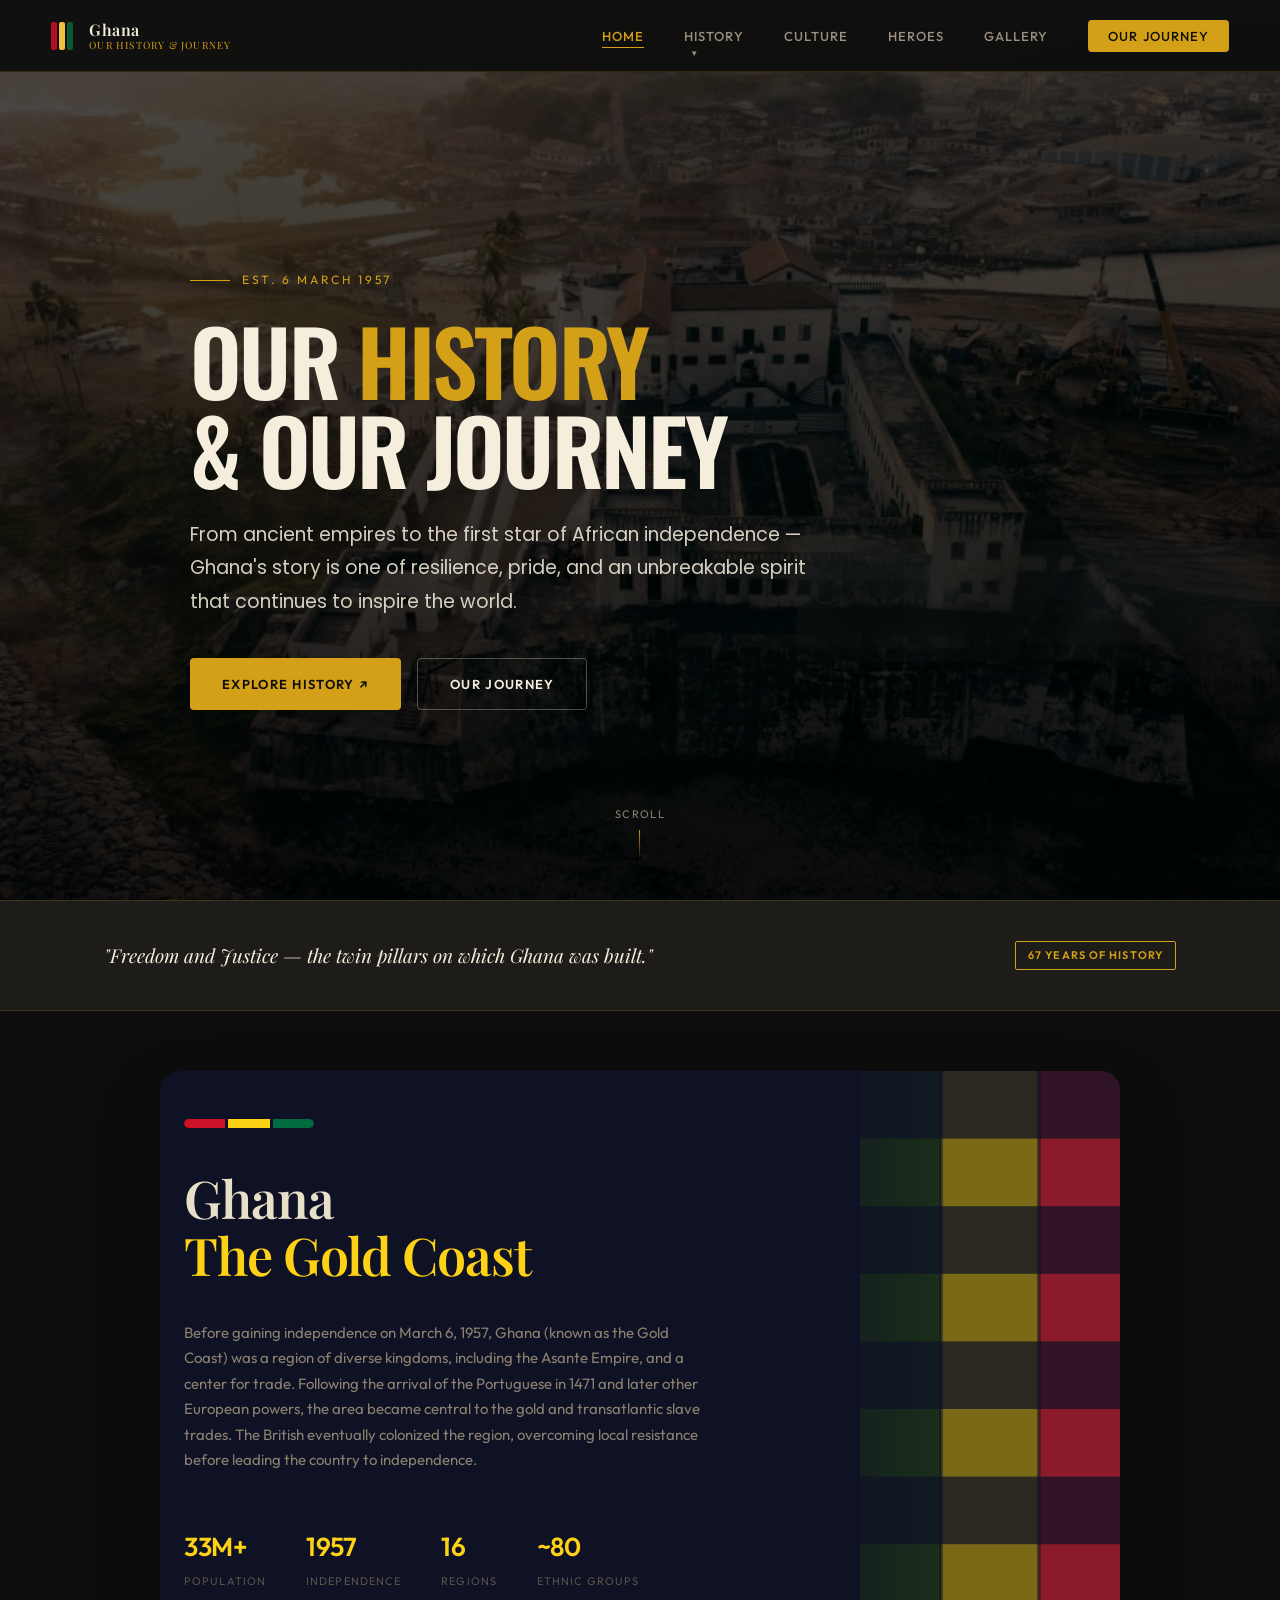
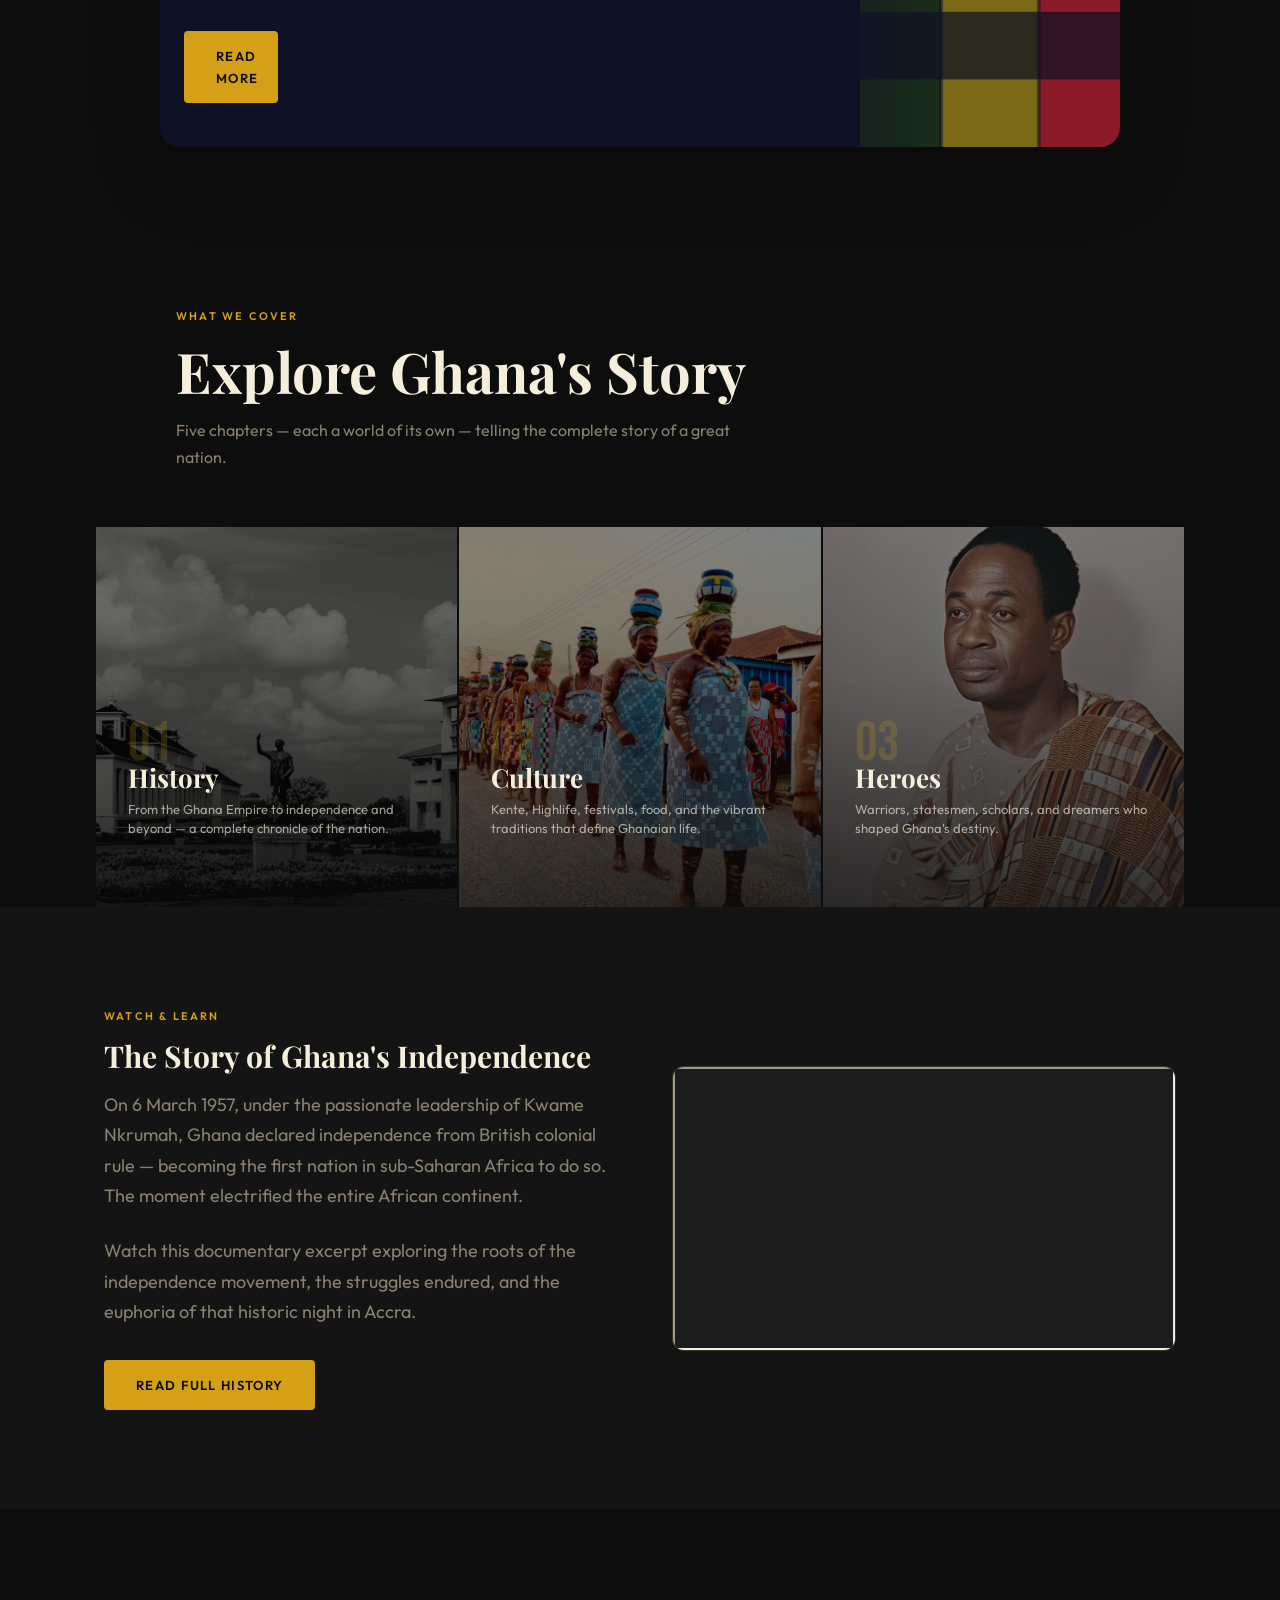
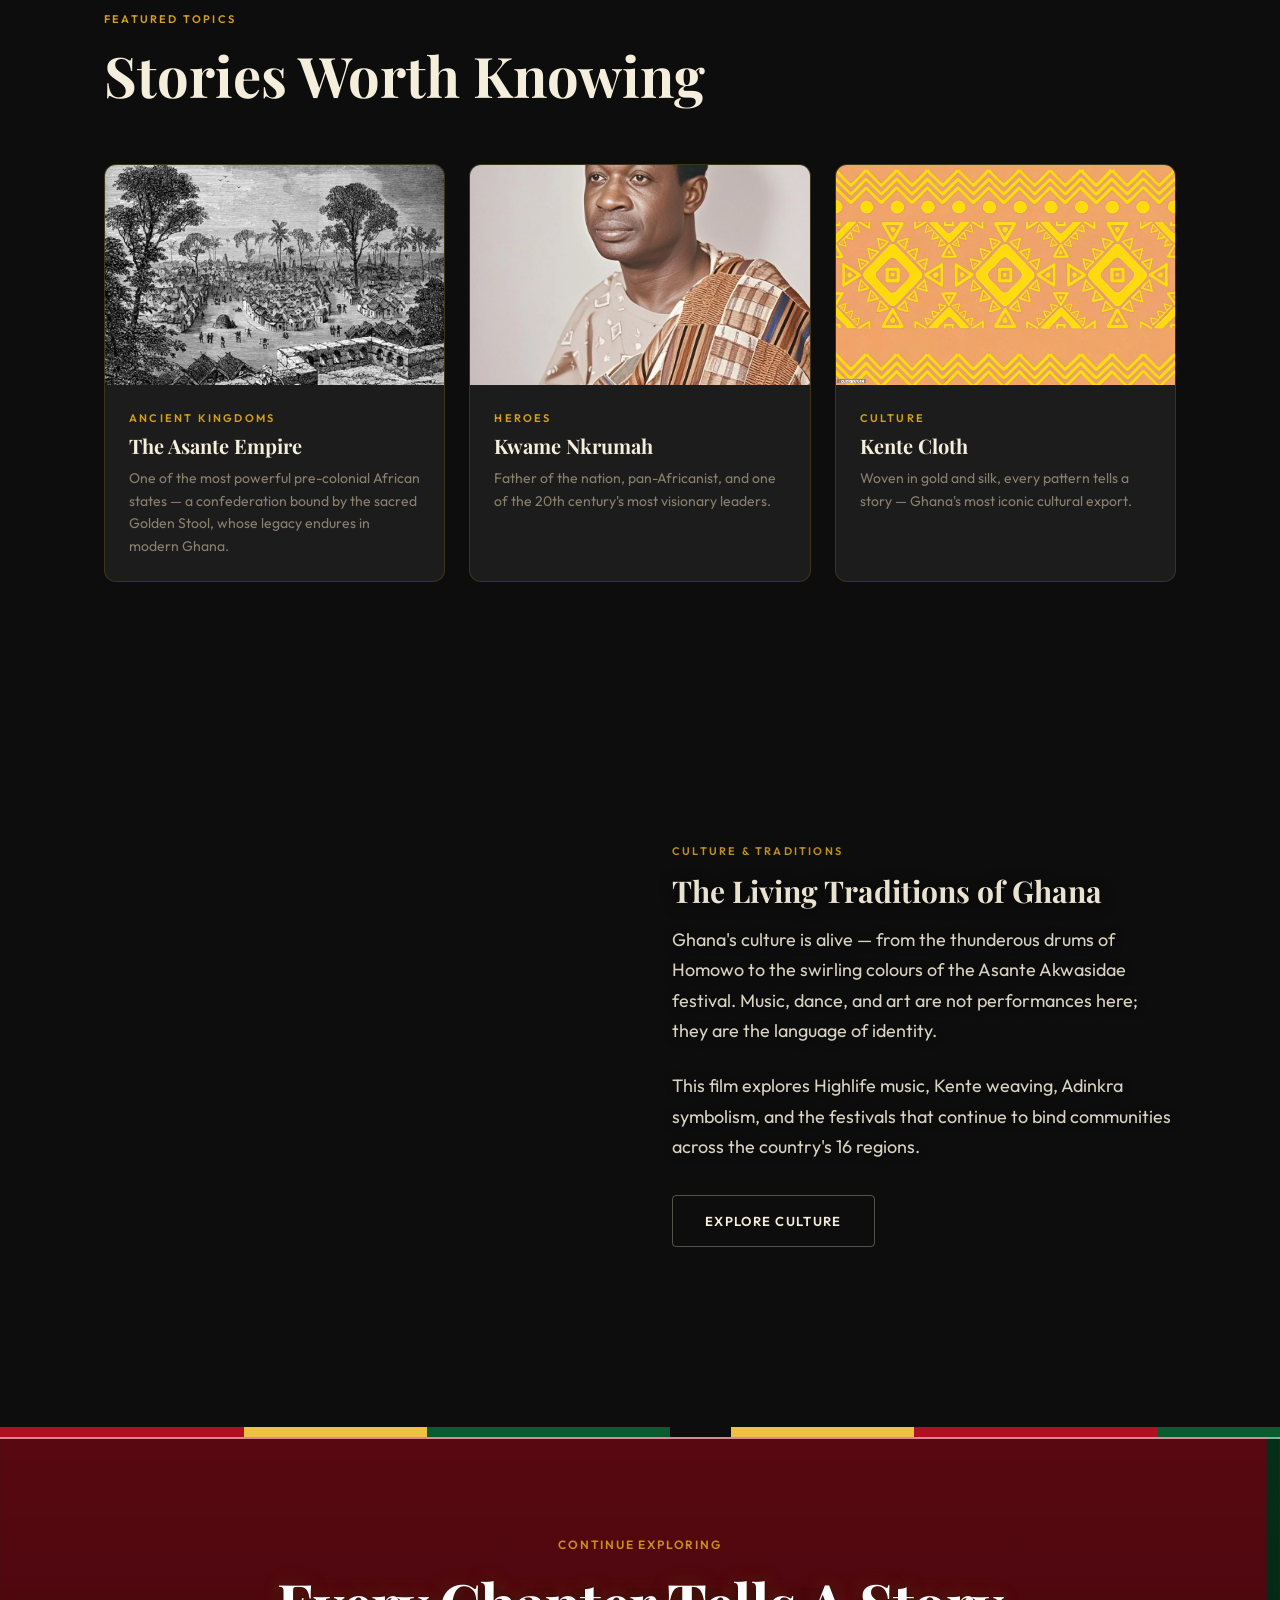
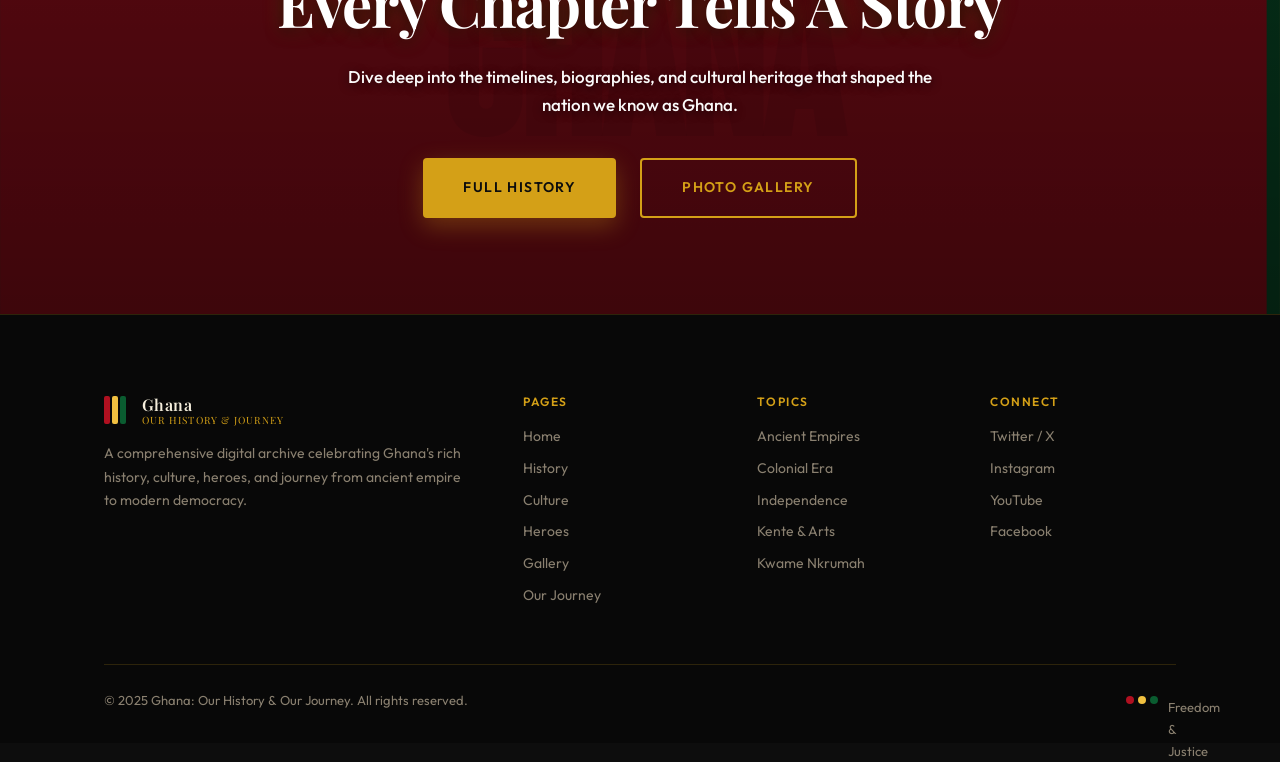
==== commit 34c09f96: "all compiete" ====
--- a/index.html
+++ b/index.html
@@ -5,6 +5,9 @@
   <meta charset="UTF-8" />
   <meta name="viewport" content="width=device-width,initial-scale=1.0" />
   <title>Ghana: Our History &amp; Our Journey</title>
+  <link rel="preconnect" href="https://fonts.googleapis.com">
+  <link rel="preconnect" href="https://fonts.gstatic.com" crossorigin>
+  <link href="https://fonts.googleapis.com/css2?family=Oswald:wght@400;500;600;700&family=Poppins:wght@300;400;500;600;700&display=swap" rel="stylesheet">
   <link rel="stylesheet" href="style.css" />
   <style>
     /* ── Hero ── */
@@ -74,7 +77,7 @@
     }
 
     .hero h1 {
-      font-family: var(--ff-head);
+      font-family: 'Oswald', sans-serif;
       font-size: clamp(52px, 7vw, 96px);
       line-height: 1.0;
       margin-bottom: 1.5rem;
@@ -88,7 +91,7 @@
     }
 
     .hero p.lead {
-      font-family: var(--ff-body);
+      font-family: 'Poppins', sans-serif;
       font-size: 19px;
       color: rgba(245, 238, 220, 0.86);
       line-height: 1.75;
@@ -709,9 +712,12 @@
       <li class="nav-dropdown">
         <a href="history.html">History</a>
         <div class="dropdown-menu">
-          <a href="timeline.html">Timeline</a>
+          <a href="ancient-empires.html">Ancient Empires</a>
+          <a href="akan-kingdoms.html">Akan Kingdoms</a>
+          <a href="asante-empire.html">Asante Empire</a>
+          <a href="colonial-era.html">Colonial Era</a>
           <a href="independence.html">Independence</a>
-          <a href="regions.html">Regions</a>
+          <a href="republic.html">The Republic</a>
         </div>
       </li>
       <li><a href="culture.html">Culture</a></li>
@@ -726,9 +732,12 @@
     <div class="mobile-dropdown">
       <a href="history.html" class="mobile-dropdown-toggle">History</a>
       <div class="mobile-dropdown-menu">
-        <a href="timeline.html">Timeline</a>
+        <a href="ancient-empires.html">Ancient Empires</a>
+        <a href="akan-kingdoms.html">Akan Kingdoms</a>
+        <a href="asante-empire.html">Asante Empire</a>
+        <a href="colonial-era.html">Colonial Era</a>
         <a href="independence.html">Independence</a>
-        <a href="regions.html">Regions</a>
+        <a href="republic.html">The Republic</a>
       </div>
     </div>
     <a href="culture.html">Culture</a>
--- a/style.css
+++ b/style.css
@@ -263,7 +263,7 @@
 /* ── Page hero ── */
 .page-hero {
   min-height: 52vh; display: flex; align-items: flex-end;
-  padding-bottom: 4rem;
+  padding-bottom: 140px;
   position: relative; overflow: hidden;
   margin-top: var(--nav-h);
 }
